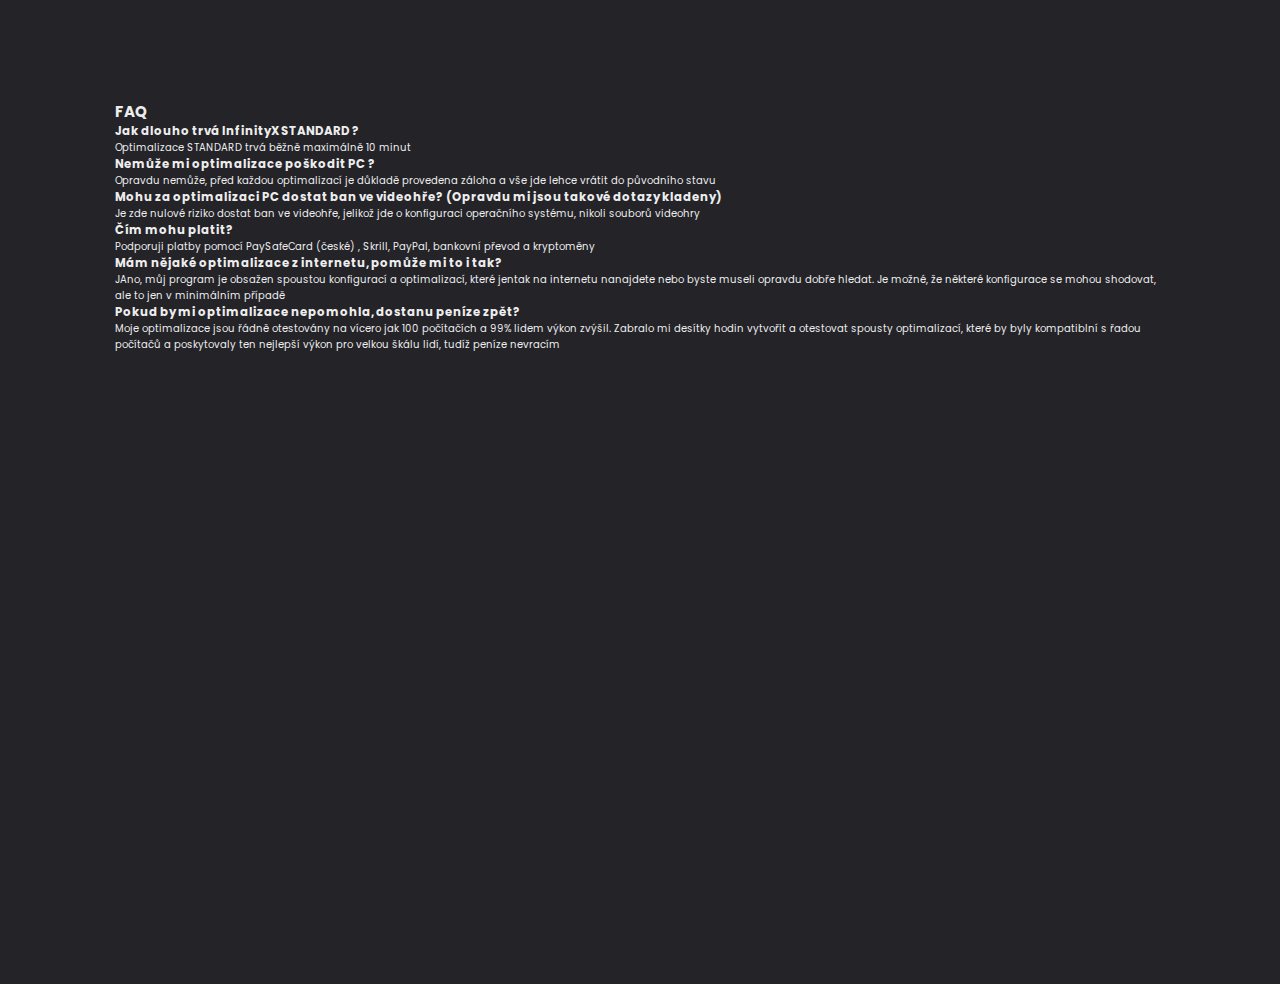
==== FAQ.html @ e2ccda1a "Add files via upload" ====
<!DOCTYPE html>
<html lang="en">

    <head>
        <meta charset="UTF-8">
        <meta http-equiv="X-UA-Compatible" content="IE=edge">
        <meta name="viewport" content="width=device-width, initial-scale=1.0">
        <title>InfinityX - FAQ</title>
    
        <link rel="stylesheet" href="css/style.css">
    
        <!-- box icons -->
        <link href='https://unpkg.com/boxicons@2.1.4/css/boxicons.min.css' rel='stylesheet'>
    </head>
<body>
    <!-- header design -->
    <header class="header">
        <a href="#" class="logo">InfinityX<span class="animate" style="--i:1;"></span></a>

        <div class="bx bx-menu" id="menu-icon"><span class="animate" style="--i:2;"></span></div>

        <nav class="navbar">
            <a href="index.html">Domů</a>
            <a href="#about">O programu</a>
            <a href="#price-list">Ceník</a>
            <a href="#skills">Porovnání</a>
            <a href="#faq" class="active">FAQ</a>
            <a href="#price-list">Přihlásit se</a>

            <span class="active-nav"></span>
            <span class="animate" style="--i:2;"></span>
        </nav>
    </header>
    <section>
        <h2>FAQ</h2>

        <div class="faq-item">
            <h3>Jak dlouho trvá InfinityX STANDARD ?</h3>
            <p>Optimalizace STANDARD trvá běžně maximálně 10 minut</p>
        </div>

        <div class="faq-item">
            <h3>Nemůže mi optimalizace poškodit PC ?</h3>
            <p>Opravdu nemůže, před každou optimalizací je důkladě provedena záloha a vše jde lehce vrátit do původního stavu</p>
        </div>

        <div class="faq-item">
            <h3>Mohu za optimalizaci PC dostat ban ve videohře? (Opravdu mi jsou takové dotazy kladeny)</h3>
            <p>Je zde nulové riziko dostat ban ve videohře, jelikož jde o konfiguraci operačního systému, nikoli souborů videohry</p>
        </div>
        <div class="faq-item">
            <h3>Čím mohu platit?</h3>
            <p>Podporuji platby pomocí PaySafeCard (české) , Skrill, PayPal, bankovní převod a kryptoměny</p>
        </div>
        <div class="faq-item">
            <h3>Mám nějaké optimalizace z internetu, pomůže mi to i tak?</h3>
            <p>JAno, můj program je obsažen spoustou konfigurací a optimalizací, které jentak na internetu nanajdete nebo byste museli opravdu dobře hledat. Je možné, že některé konfigurace se mohou shodovat, ale to jen v minimálním případě</p>
        </div>
        <div class="faq-item">
            <h3>Pokud by mi optimalizace nepomohla, dostanu peníze zpět?</h3>
            <p>Moje optimalizace jsou řádně otestovány na vícero jak 100 počítačích a 99% lidem výkon zvýšil. Zabralo mi desítky hodin vytvořit a otestovat spousty optimalizací, které by byly kompatiblní s řadou počítačů a poskytovaly ten nejlepší výkon pro velkou škálu lidí, tudíž peníze nevracím</p>
        </div>

        <!-- Pokračujte dalšími otázkami a odpověďmi, jak je potřeba -->
    </section>






<script>
    window.addEventListener("scroll", function() {
        var header = document.querySelector(".header");
        if (window.scrollY > 0) {
            header.classList.add("sticky");
        } else {
            header.classList.remove("sticky");
        }
    });
    </script>

    
<!-- footer design -->
<footer class="footer">
    <div class="footer-text">
        <p>Copyright &copy; 2023 InfinityX | Všechna práva vyhrazena.</p>

        <span class="animate scroll" style="--i:1;"></span>
    </div>

    <div class="footer-iconTop">
        <a href="#"><i class='bx bx-up-arrow-alt'></i></a>

        <span class="animate scroll" style="--i:3;"></span>
    </div>
</footer>


</body>
</html>
---- css/style.css ----
@import url('https://fonts.googleapis.com/css2?family=Poppins:wght@300;400;500;600;700;800;900&display=swap');

* {
    margin: 0;
    padding: 0;
    box-sizing: border-box;
    text-decoration: none;
    border: none;
    outline: none;
    scroll-behavior: smooth;
    font-family: 'Poppins', sans-serif;
}

:root {
    --bg-color: #232328;
    --second-bg-color: #232328;
    --text-color: #ededed;
    --main-color: rgb(0,192,192);
}

html {
    font-size: 62.5%;
    overflow-x: hidden;
}

body {
    background: #232328;
    color: var(--text-color);
}

.header {
    position: fixed;
    top: 0;
    left: 0;
    width: 100%;
    padding: 2rem 9%;
    background: transparent;
    display: flex;
    justify-content: space-between;
    align-items: center;
    z-index: 100;
    transition: .3s;
}

.header.sticky {
    background: #232328;
}

.logo {
    position: relative;
    font-size: 2.5rem;
    color: var(--text-color);
    font-weight: 600;
}

.navbar {
    position: relative;
}

.navbar a {
    font-size: 1.7rem;
    color: var(--text-color);
    font-weight: 500;
    margin-left: 3.5rem;
    transition: .3s;
}

.navbar a:hover,
.navbar a.active {
    color: var(--main-color);
}

#menu-icon {
    position: relative;
    font-size: 3.6rem;
    color: var(--text-color);
    cursor: pointer;
    display: none;
}

section {
    min-height: 100vh;
    padding: 10rem 9% 2rem;
}

.home {
    display: flex;
    align-items: center;
    padding: 0 9%;
    background-image: url('../images/background.png');
    background-size: cover;
    background-position: center;
    height: 100vh; 
}

.home-content {
    max-width: 60rem;
    z-index: 99;
}

.home-content h1 {
    position: relative;
    display: inline-block;
    font-size: 5.6rem;
    font-weight: 700;
    line-height: 1.3;
}

.home-content h1 span {
    color: var(--text-color);
}

.home-content .text-animate {
    position: relative;
    width: 32.8rem;
}

.home-content .text-animate h3 {
    font-size: 3.2rem;
    font-weight: 700;
    color: transparent;
    -webkit-text-stroke: .7px var(--main-color);
    background-image: linear-gradient(var(--main-color), var(--main-color));
    background-repeat: no-repeat;
    -webkit-background-clip: text;
    background-position: -33rem 0;
}

.home.show-animate .home-content .text-animate h3 {
    animation: homeBgText 6s linear infinite;
    animation-delay: 2s;
}

.home-content .text-animate h3::before {
    content: '';
    position: absolute;
    top: 0;
    left: 0;
    width: 0;
    height: 100%;
    border-right: 2px solid var(--main-color);
    z-index: -1;
}

.home.show-animate .home-content .text-animate h3::before {
    animation: homeCursorText 6s linear infinite;
    animation-delay: 2s;
}

.home-content p {
    position: relative;
    font-size: 1.6rem;
    margin: 2rem 0 4rem;
}

.btn-box {
    position: relative;
    display: flex;
    justify-content: space-between;
    width: 34.5rem;
    height: 5rem;
}

.btn-box .btn {
    position: relative;
    display: inline-flex;
    justify-content: center;
    align-items: center;
    width: 15rem;
    height: 100%;
    background: var(--main-color);
    border: .2rem solid var(--main-color);
    border-radius: .8rem;
    font-size: 1.8rem;
    font-weight: 600;
    letter-spacing: .1rem;
    color: #232328;
    z-index: 1;
    overflow: hidden;
    transition: .5s;
}

.btn-box .btn:hover {
    color: var(--main-color);
}

.btn-box .btn:nth-child(2) {
    background: transparent;
    color: var(--main-color);
}

.btn-box .btn:nth-child(2):hover {
    color: #232328;
}

.btn-box .btn:nth-child(2)::before {
    background: var(--main-color);
}

.btn-box .btn::before {
    content: '';
    position: absolute;
    top: 0;
    left: 0;
    width: 0;
    height: 100%;
    background: #232328;
    z-index: -1;
    transition: .5s;
}

.btn-box .btn:hover::before {
    width: 100%;
}

.home-sci {
    position: absolute;
    bottom: 4rem;
    width: 170px;
    display: flex;
    justify-content: space-between;
}

.home-sci a {
    position: relative;
    display: inline-flex;
    justify-content: center;
    align-items: center;
    width: 40px;
    height: 40px;
    background: transparent;
    border: .2rem solid var(--main-color);
    border-radius: 50%;
    font-size: 20px;
    color: var(--main-color);
    z-index: 1;
    overflow: hidden;
    transition: .5s;
}

.home-sci a:hover {
    color: #232328;
}

.home-sci a::before {
    content: '';
    position: absolute;
    top: 0;
    left: 0;
    width: 0;
    height: 100%;
    background: var(--main-color);
    z-index: -1;
    transition: .5s;
}

.home-sci a:hover::before {
    width: 100%;
}

.home-imgHover {
    position: absolute;
    top: 0;
    right: 0;
    width: 45%;
    height: 100%;
    background: transparent;
    transition: 3s;
}

.home-imgHover:hover {
    background: #232328;
    opacity: .8;
}

.about {
    display: flex;
    justify-content: center;
    align-items: center;
    flex-direction: column;
    gap: 2rem;
    background: var(--second-bg-color);
    padding-bottom: 6rem;
}

.heading {
    position: relative;
    font-size: 5rem;
    margin-bottom: 3rem;
    text-align: center;
}

span {
    color: var(--main-color);
}

.about-img {
    position: relative;
    width: 25rem;
    height: 25rem;
    border-radius: 50%;
    display: flex;
    justify-content: center;
    align-items: center;
}

.about-img img {
    width: 90%;
    border-radius: 50%;
    border: .2rem solid var(--main-color);
}

.about-img .circle-spin {
    position: absolute;
    top: 50%;
    left: 50%;
    transform: translate(-50%, -50%) rotate(0);
    width: 98%;
    height: 98%;
    border-radius: 50%;
    border-top: .2rem solid var(--second-bg-color);
    border-bottom: .2rem solid var(--second-bg-color);
    border-left: .2rem solid var(--main-color);
    border-right: .2rem solid var(--main-color);
    animation: aboutSpinner 8s linear infinite;
}

.about-content {
    text-align: center;
}

.about-content h3 {
    position: relative;
    display: inline-block;
    font-size: 2.6rem;
}

.about-content p {
    position: relative;
    font-size: 1.6rem;
    margin: 2rem 0 3rem;
}

.btn-box.btns {
    display: inline-block;
    width: 15rem;
}

.btn-box.btns a::before {
    background: var(--second-bg-color);
}

/* Základní styly pro price-card */
.price-card {
    display: flex;
    justify-content: space-between;
    background: #2f2f36;
    border-radius: 1rem;
    padding: 5rem;
    box-shadow: 0 0.8rem 1.6rem rgba(0, 0, 0, 0.2);
    transition: 0.3s;
    width: 30%;
    height: 45rem;
    margin: 9.8%;
    float: left;
}

.price-card:hover {
    transform: translateY(0);
    box-shadow: 0 0.8rem 1.6rem rgba(0, 0, 0, 0.2);
    color: black;
}

.price-content {
    display: flex;
    flex-direction: column;
    align-items: center;
    width: 100%;
}

.price-card .price-content .features li {
    color: var(--text-color);
}

.price-content .title {
    font-size: 2.5rem;
    margin-bottom: 1rem;
    color: #fff;
}

.price {
    font-size: 2rem;
    font-weight: 600;
    margin-bottom: 2rem;
    color: #fff;
    background: var(--main-color);
    padding: 0.5rem 1rem;
    border-radius: 0.6rem;
}

.features {
    list-style: none;
    margin-bottom: 2rem;
    padding: 0;
}

.features li {
    font-size: 1.6rem;
    margin-bottom: 1rem;
    color: #fff;
}

.btn.buy-now {
    display: inline-block;
    padding: 1rem 2.5rem;
    background: var(--main-color);
    color: #fff;
    font-size: 1.8rem;
    font-weight: 600;
    border: .2rem solid --main-color;
    border-radius: 0.6rem;
    transition: 0.5s;
    text-decoration: none;
}

.btn.buy-now:hover {
    background: #039c9c;
}

.btn.buy-now::before {
    content: '';
    position: absolute;
    top: 0;
    left: 0;
    width: 0;
    height: 100%;
    background: #005C64;
    z-index: -1;
    transition: 0.5s;
}

.btn.buy-now:hover::before {
    width: 100%;
    background: var(--main-color);
    border-radius: 1.6rem;
}

/* Responzivní styly pro price-card na menší obrazovky (např. Galaxy Fold) */
@media (max-width: 768px) {
    .price-card {
        width: 90%;
        margin: 5%;
    }

    .price-card .price-content {
        padding: 2rem;
    }

    .price-card .price-content .title {
        font-size: 2rem;
    }
}

/* Responzivní styly pro price-card na ještě menší obrazovky (např. iPhone 12 Pro) */
@media (max-width: 375px) {
    .price-card {
        width: 100%;
        margin: 2rem 0;
        height: auto;
        box-shadow: 0 0.3rem 0.6rem rgba(0, 0, 0, 0.2);
    }

    .price-card .price-content {
        padding: 1rem;
    }

    .price-card .price-content .title {
        font-size: 1.8rem;
    }

    .price {
        font-size: 1.5rem;
    }
}




  

/* ANIMATION RELOAD AND SCROLL */
.animate {
  position: absolute;
  top: 0;
  right: 0;
  width: 100%;
  height: 100%;
  background: var(--bg-color);
  z-index: 98;
}

.animate.scroll {
  transition: 1s ease;
  transition-delay: calc(.3s / var(--i));
  animation: none;
}

.price-list.show-animate .animate.scroll {
    transition: 1s ease;
  transition-delay: calc(.3s * var(--i));
  width: 0;
}

  
  
  
  
  
  




.education {
    display: flex;
    justify-content: center;
    align-items: center;
    flex-direction: column;
    min-height: auto;
    padding-bottom: 5rem;
}

.education .education-row {
    display: flex;
    flex-wrap: wrap;
    gap: 5rem;
}

.education-row .education-column {
    flex: 1 1 40rem;
}

.education-column .title {
    position: relative;
    display: inline-block;
    font-size: 2.5rem;
    margin: 0 0 1.5rem 2rem;
}

.education-column .education-box {
    position: relative;
    border-left: .2rem solid var(--main-color);
}

.education-box .education-content {
    position: relative;
    padding-left: 2rem;
}

.education-box .education-content::before {
    content: '';
    position: absolute;
    top: 0;
    left: -1.1rem;
    width: 2rem;
    height: 2rem;
    background: var(--main-color);
    border-radius: 50%;
}

.education-content .content {
    position: relative;
    padding: 1.5rem;
    border: .2rem solid var(--main-color);
    border-radius: .6rem;
    margin-bottom: 2rem;
    overflow: hidden;
}

.education-content .content::before {
    content: '';
    position: absolute;
    top: 0;
    left: 0;
    width: 0;
    height: 100%;
    background: var(--second-bg-color);
    z-index: -1;
    transition: .5s;
}

.education-content .content:hover::before {
    width: 100%;
}

.education-content .content .year {
    font-size: 1.5rem;
    color: var(--main-color);
    padding-bottom: .5rem;
}

.education-content .content .year i {
    padding-right: .5rem;
}

.education-content .content h3 {
    font-size: 2rem;
}

.education-content .content p {
    font-size: 1.6rem;
    padding-top: .5rem;
}

.skills {
    min-height: auto;
    padding-bottom: 7rem;
    background: var(--second-bg-color);
}

.skills h2 {
    display: inline-block;
    left: 50%;
    transform: translateX(-50%);
}

.skills .skills-row {
    display: flex;
    flex-wrap: wrap;
    gap: 5rem;
}

.skills-row .skills-column {
    flex: 1 1 40rem;
}

.skills-column .title {
    position: relative;
    display: inline-block;
    font-size: 2.5rem;
    margin: 0 0 1.5rem;
}

.skills-column .skills-box {
    position: relative;
}

.skills-box .skills-content {
    position: relative;
    border: .2rem solid var(--main-color);
    border-radius: .6rem;
    padding: .5rem 1.5rem;
    z-index: 1;
    overflow: hidden;
}

.skills-box .skills-content::before {
    content: '';
    position: absolute;
    top: 0;
    left: 0;
    width: 0;
    height: 100%;
    background: var(--bg-color);
    z-index: -1;
    transition: .5s;
}

.skills-box .skills-content:hover::before {
    width: 100%;
}

.skills-content .progress {
    padding: 1rem 0;
}

.skills-content .progress h3 {
    font-size: 1.7rem;
    display: flex;
    justify-content: space-between;
}

.skills-content .progress h3 span {
    color: var(--text-color);
}

.skills-content .progress .bar {
    height: 2.5rem;
    border-radius: .6rem;
    border: .2rem solid var(--main-color);
    padding: .5rem;
    margin: 1rem 0;
}

.skills-content .progress .bar span {
    display: block;
    height: 100%;
    border-radius: .3rem;
    background: var(--main-color);
}

.skills-column:nth-child(1) .skills-content .progress:nth-child(1) .bar span {
    width: 40%;
}

.skills-column:nth-child(1) .skills-content .progress:nth-child(2) .bar span {
    width: 85%;
}

.skills-column:nth-child(1) .skills-content .progress:nth-child(3) .bar span {
    width: 69%;
}

.skills-column:nth-child(1) .skills-content .progress:nth-child(4) .bar span {
    width: 25%;
}

.skills-column:nth-child(2) .skills-content .progress:nth-child(1) .bar span {
    width: 100%;
}

.skills-column:nth-child(2) .skills-content .progress:nth-child(2) .bar span {
    width: 17%;
}

.skills-column:nth-child(2) .skills-content .progress:nth-child(3) .bar span {
    width: 40%;
}

.skills-column:nth-child(2) .skills-content .progress:nth-child(4) .bar span {
    width: 85%;
}

.contact {
    min-height: auto;
    padding-bottom: 7rem;
}

.contact h2 {
    display: inline-block;
    left: 50%;
    transform: translateX(-50%);
}

.contact form {
    max-width: 70rem;
    margin: 0 auto;
    text-align: center;
}

.contact form .input-box {
    position: relative;
    display: flex;
    justify-content: space-between;
    flex-wrap: wrap;
}

.contact form .input-box .input-field {
    position: relative;
    width: 49%;
    margin: .8rem 0;
}

.contact form .input-box .input-field input,
.contact form .textarea-field textarea {
    width: 100%;
    height: 100%;
    padding: 1.5rem;
    font-size: 1.6rem;
    color: var(--text-color);
    background: transparent;
    border-radius: .6rem;
    border: .2rem solid var(--main-color);
}

.contact form .input-box .input-field input::placeholder,
.contact form .textarea-field textarea::placeholder {
    color: var(--text-color);
}

.contact form .focus {
    position: absolute;
    top: 0;
    left: 0;
    width: 0;
    height: 100%;
    background: var(--second-bg-color);
    border-radius: .6rem;
    z-index: -1;
    transition: .5s;
}

.contact form .input-box .input-field input:focus~.focus,
.contact form .input-box .input-field input:valid~.focus,
.contact form .textarea-field textarea:focus~.focus,
.contact form .textarea-field textarea:valid~.focus {
    width: 100%;
}

.contact form .textarea-field {
    position: relative;
    margin: .8rem 0 2.7rem;
    display: flex;
}

.contact form .textarea-field textarea {
    resize: none;
}

.contact form .btn-box.btns .btn {
    cursor: pointer;
}

.login {
    min-height: auto;
    padding-bottom: 7rem;
    text-align: center;
}

.login h2 {
    position: relative;
    font-size: 5rem;
    margin-bottom: 3rem;
    text-align: center;
    
    
    
}

.login form {
    max-width: 70rem;
    margin: 0 auto;
    text-align: center;
}

.login .input-box {
    position: relative;
    display: flex;
    flex-direction: column;
    align-items: center;
}

.login .input-box .input-field {
    width: 100%;
    margin-bottom: 1.5rem;
}

.login .input-box .input-field input {
    width: 100%;
    padding: 1.5rem;
    font-size: 1.6rem;
    color: var(--text-color);
    background: transparent;
    border-radius: .6rem;
    border: .2rem solid var(--main-color);
}

.login .input-box .input-field input::placeholder {
    color: var(--text-color);
}

.login .focus {
    position: absolute;
    bottom: 0;
    left: 50%;
    transform: translateX(-50%);
    width: 0;
    height: 2px;
    background: var(--second-bg-color);
    transition: width 0.3s;
}

.login .input-box .input-field input:focus ~ .focus {
    width: 100%;
}

.login .btn-box {
    margin-top: 2rem;
}






.footer {
    display: flex;
    justify-content: space-between;
    align-items: center;
    flex-wrap: wrap;
    padding: 2rem 9%;
    background: var(--second-bg-color);
}

.footer-text,
.footer-iconTop {
    position: relative;
}

.footer-text p {
    font-size: 1.6rem;
}

.footer-iconTop a {
    position: relative;
    display: inline-flex;
    justify-content: center;
    align-items: center;
    padding: .8rem;
    background: var(--main-color);
    border: .2rem solid var(--main-color);
    border-radius: .6rem;
    z-index: 1;
    overflow: hidden;
}

.footer-iconTop a::before {
    content: '';
    position: absolute;
    top: 0;
    left: 0;
    width: 0;
    height: 100%;
    background: var(--second-bg-color);
    z-index: -1;
    transition: .5s;
}

.footer-iconTop a:hover::before {
    width: 100%;
}

.footer-iconTop a i {
    font-size: 2.4rem;
    color: var(--bg-color);
    transition: .5s;
}

.footer-iconTop a:hover i {
    color: var(--main-color);
}

/* ANIMATION RELOAD AND SCROLL */
.animate {
    position: absolute;
    top: 0;
    right: 0;
    width: 100%;
    height: 100%;
    background: var(--bg-color);
    z-index: 98;
}

.animate.home-img {
    width: 50%;
}

.logo .animate,
.navbar .animate,
#menu-icon .animate,
.home.show-animate .animate {
    animation: showRight 1s ease forwards;
    animation-delay: calc(.3s * var(--i));
}

.animate.scroll {
    transition: 1s ease;
    transition-delay: calc(.3s / var(--i));
    animation: none;
}

section:nth-child(odd) .animate.scroll,
.footer .animate.scroll {
    background: var(--second-bg-color);
}

.education .education-box .animate.scroll {
    width: 105%;
}

.about.show-animate .animate.scroll,
.education.show-animate .animate.scroll,
.skills.show-animate .animate.scroll,
.contact.show-animate .animate.scroll,
.footer.show-animate .animate.scroll {
    transition-delay: calc(.3s * var(--i));
    width: 0;
}



/* BREAKPOINTS */
@media (max-width: 1200px) {
    html {
        font-size: 55%;
    }
}

@media (max-width: 991px) {
    .header {
        padding: 2rem 4%;
    }

    section {
        padding: 10rem 4% 2rem;
    }

    .home {
        padding: 0 4%;
    }

    .footer {
        padding: 2rem 4%;
    }
}

@media (max-width: 850px) {
    .animate.home-img {
        width: 55%;
    }
}

@media (max-width: 768px) {
    .header {
        background: var(--bg-color);
    }

    #menu-icon {
        display: block;
    }

    .navbar {
        position: absolute;
        top: 100%;
        left: -100%;
        width: 100%;
        padding: 1rem 4%;
        background: var(--main-color);
        box-shadow: 0 .5rem 1rem rgba(0, 0, 0, .2);
        z-index: 1;
        transition: .25s ease;
        transition-delay: .25s;
    }

    .navbar.active {
        left: 0;
        transition-delay: 0s;
    }

    .navbar .active-nav {
        position: absolute;
        top: 0;
        left: -100%;
        width: 100%;
        height: 100%;
        background: var(--bg-color);
        border-top: .1rem solid rgba(0, 0, 0, .2);
        z-index: -1;
        transition: .25s ease;
        transition-delay: 0s;
    }

    .navbar.active .active-nav {
        left: 0;
        transition-delay: .25s;
    }

    .navbar a {
        display: block;
        font-size: 2rem;
        margin: 3rem 0;
        transform: translateX(-20rem);
        transition: .25s ease;
        transition-delay: 0s;
    }

    .navbar.active a {
        transform: translateX(0);
        transition-delay: .25s;
    }

    .home-imgHover {
        pointer-events: none;
        background: var(--bg-color);
        opacity: .6;
    }
}

@media (max-width: 520px) {
    html {
        font-size: 50%;
    }

    .home-content h1 {
        display: flex;
        flex-direction: column;
    }

    .home-sci {
        width: 160px;
    }

    .home-sci a {
        width: 38px;
        height: 38px;
    }
}

@media (max-width: 462px) {
    .home-content h1 {
        font-size: 5.2rem;
    }

    .education {
        padding: 10rem 4% 5rem 5%;
    }

    .contact form .input-box .input-field {
        width: 100%;
    }

    .footer {
        flex-direction: column-reverse;
    }

    .footer p {
        margin-top: 2rem;
        text-align: center;
    }
}

@media (max-width: 371px) {
    .home {
        justify-content: center;
    }

    .home-content {
        display: flex;
        align-items: center;
        flex-direction: column;
        text-align: center;
    }

    .home-content h1 {
        font-size: 5rem;
    }
}


/* KEYFRAMES ANIMATION */
@keyframes homeBgText {

    0%,
    10%,
    100% {
        background-position: -33rem 0;
    }

    65%,
    85% {
        background-position: 0 0;
    }
}

@keyframes homeCursorText {

    0%,
    10%,
    100% {
        width: 0;
    }

    65%,
    78%,
    85% {
        width: 100%;
        opacity: 1;
    }

    75%,
    81% {
        opacity: 0;
    }
}

@keyframes aboutSpinner {
    100% {
        transform: translate(-50%, -50%) rotate(360deg);
    }
}

@keyframes showRight {
    100% {
        width: 0;
    }
}
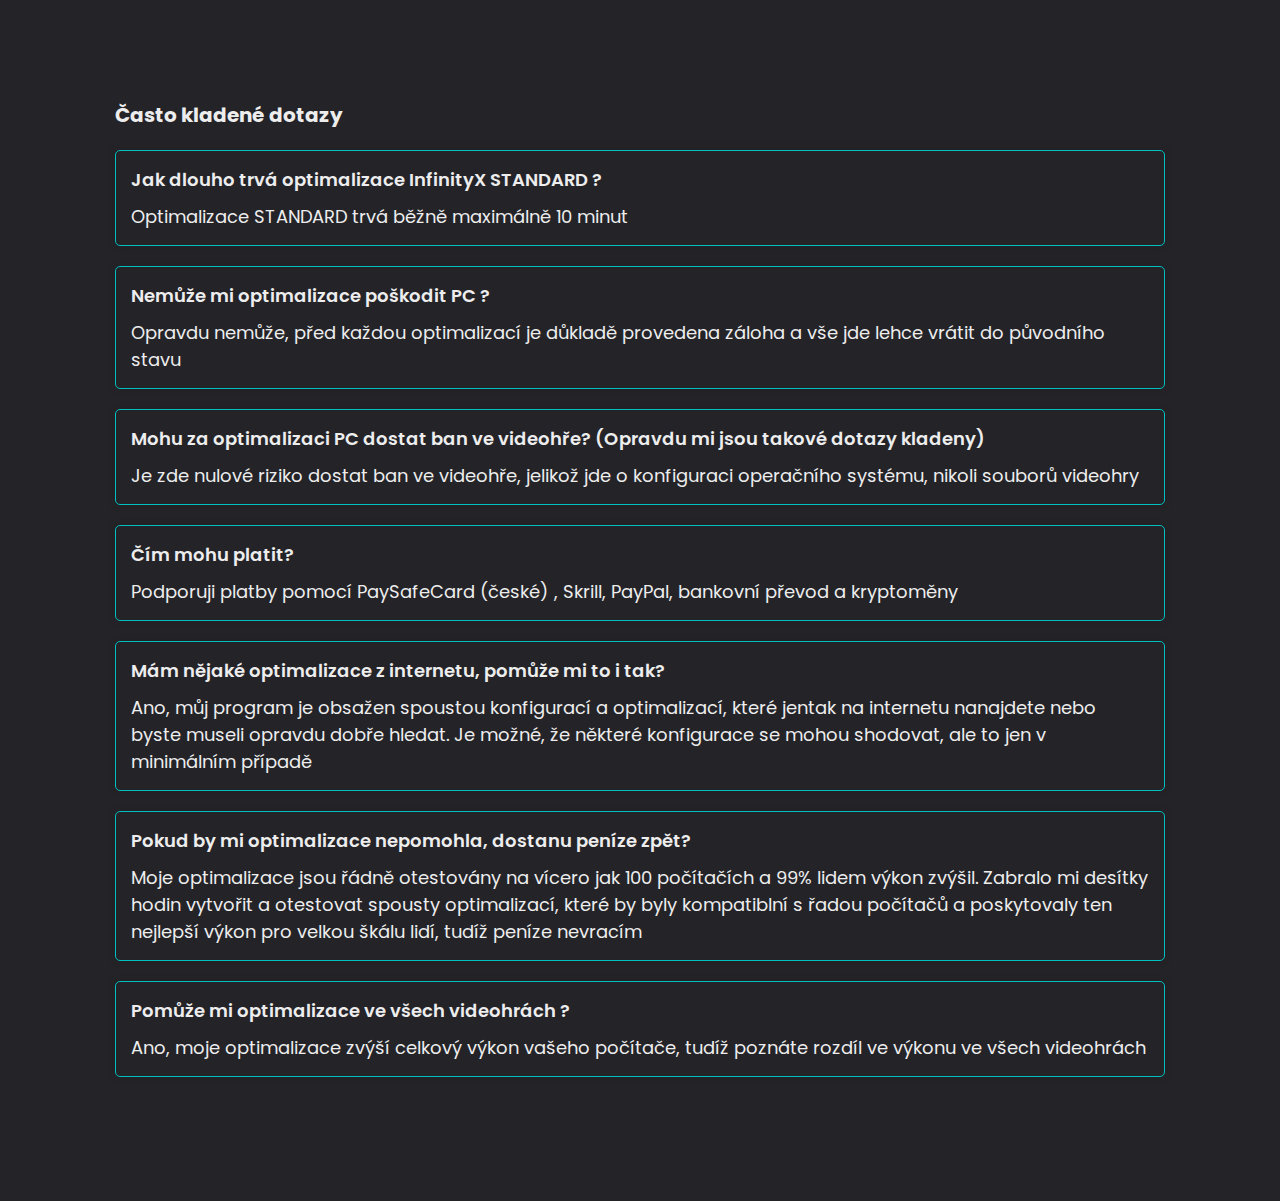
==== commit ba8bf0b6: "FAQ.html" ====
--- a/FAQ.html
+++ b/FAQ.html
@@ -15,15 +15,15 @@
 <body>
     <!-- header design -->
     <header class="header">
-        <a href="#" class="logo">InfinityX<span class="animate" style="--i:1;"></span></a>
+        <a href="index.html" class="logo">InfinityX<span class="animate" style="--i:1;"></span></a>
 
         <div class="bx bx-menu" id="menu-icon"><span class="animate" style="--i:2;"></span></div>
 
         <nav class="navbar">
             <a href="index.html">Domů</a>
-            <a href="#about">O programu</a>
-            <a href="#price-list">Ceník</a>
-            <a href="#skills">Porovnání</a>
+            <a href="index.html#about">O programu</a>
+            <a href="index.html#price-list">Ceník</a>
+            <a href="index.html#skills">Porovnání</a>
             <a href="#faq" class="active">FAQ</a>
             <a href="#price-list">Přihlásit se</a>
 
@@ -32,10 +32,10 @@
         </nav>
     </header>
     <section>
-        <h2>FAQ</h2>
+        <h1 class="faqtext">Často kladené dotazy</h1>
 
         <div class="faq-item">
-            <h3>Jak dlouho trvá InfinityX STANDARD ?</h3>
+            <h3>Jak dlouho trvá optimalizace InfinityX STANDARD ?</h3>
             <p>Optimalizace STANDARD trvá běžně maximálně 10 minut</p>
         </div>
 
@@ -54,14 +54,17 @@
         </div>
         <div class="faq-item">
             <h3>Mám nějaké optimalizace z internetu, pomůže mi to i tak?</h3>
-            <p>JAno, můj program je obsažen spoustou konfigurací a optimalizací, které jentak na internetu nanajdete nebo byste museli opravdu dobře hledat. Je možné, že některé konfigurace se mohou shodovat, ale to jen v minimálním případě</p>
+            <p>Ano, můj program je obsažen spoustou konfigurací a optimalizací, které jentak na internetu nanajdete nebo byste museli opravdu dobře hledat. Je možné, že některé konfigurace se mohou shodovat, ale to jen v minimálním případě</p>
         </div>
         <div class="faq-item">
             <h3>Pokud by mi optimalizace nepomohla, dostanu peníze zpět?</h3>
             <p>Moje optimalizace jsou řádně otestovány na vícero jak 100 počítačích a 99% lidem výkon zvýšil. Zabralo mi desítky hodin vytvořit a otestovat spousty optimalizací, které by byly kompatiblní s řadou počítačů a poskytovaly ten nejlepší výkon pro velkou škálu lidí, tudíž peníze nevracím</p>
         </div>
-
-        <!-- Pokračujte dalšími otázkami a odpověďmi, jak je potřeba -->
+        <div class="faq-item">
+            <h3>Pomůže mi optimalizace ve všech videohrách ?</h3>
+            <p>Ano, moje optimalizace zvýší celkový výkon vašeho počítače, tudíž poznáte rozdíl ve výkonu ve všech videohrách</p>
+        </div>
+        
     </section>
 
 
@@ -69,16 +72,7 @@
 
 
 
-<script>
-    window.addEventListener("scroll", function() {
-        var header = document.querySelector(".header");
-        if (window.scrollY > 0) {
-            header.classList.add("sticky");
-        } else {
-            header.classList.remove("sticky");
-        }
-    });
-    </script>
+
 
     
 <!-- footer design -->
@@ -96,6 +90,7 @@
     </div>
 </footer>
 
+<script src="js/scriptFAQ.js"></script>
 
 </body>
-</html>+</html>
--- a/css/style.css
+++ b/css/style.css
@@ -151,6 +151,40 @@
     position: relative;
     font-size: 1.6rem;
     margin: 2rem 0 4rem;
+}
+
+.faq-item {
+    margin: 2rem 0;
+    border: 1px solid var(--main-color);
+    padding: 1.5rem;
+    border-radius: 5px;
+    background-color: var(--second-bg-color);
+    box-shadow: 0 0 10px rgba(0, 0, 0, 0.1);
+}
+
+.faq-item h3 {
+    font-size: 1.8rem;
+    font-weight: 600;
+    color: var(--text-color);
+    margin-bottom: 1rem;
+}
+
+.faq-item p {
+    font-size: 1.8rem;
+    color: var(--text-color);
+}
+
+/* Přidat styl pro hover efekt na otázky */
+.faq-item:hover {
+    background-color: var(--main-color);
+    color: #fff;
+    transition: background-color 0.3s, color 0.3s;
+}
+
+/* Upravit vzhled aktivní otázky */
+.faq-item.active {
+    background-color: var(--main-color);
+    color: #fff;
 }
 
 .btn-box {
@@ -289,6 +323,9 @@
     margin-bottom: 3rem;
     text-align: center;
 }
+.faqtext h2 {
+    font-size: 24px;
+}   
 
 span {
     color: var(--main-color);
@@ -613,10 +650,13 @@
 }
 
 .skills {
-    min-height: auto;
+    min-height :auto;
     padding-bottom: 7rem;
     background: var(--second-bg-color);
 }
+.Nadpis h2 {
+    font-size: 20rem; 
+}   
 
 .skills h2 {
     display: inline-block;
@@ -728,7 +768,7 @@
 }
 
 .skills-column:nth-child(2) .skills-content .progress:nth-child(4) .bar span {
-    width: 85%;
+    width: 100%;
 }
 
 .contact {
